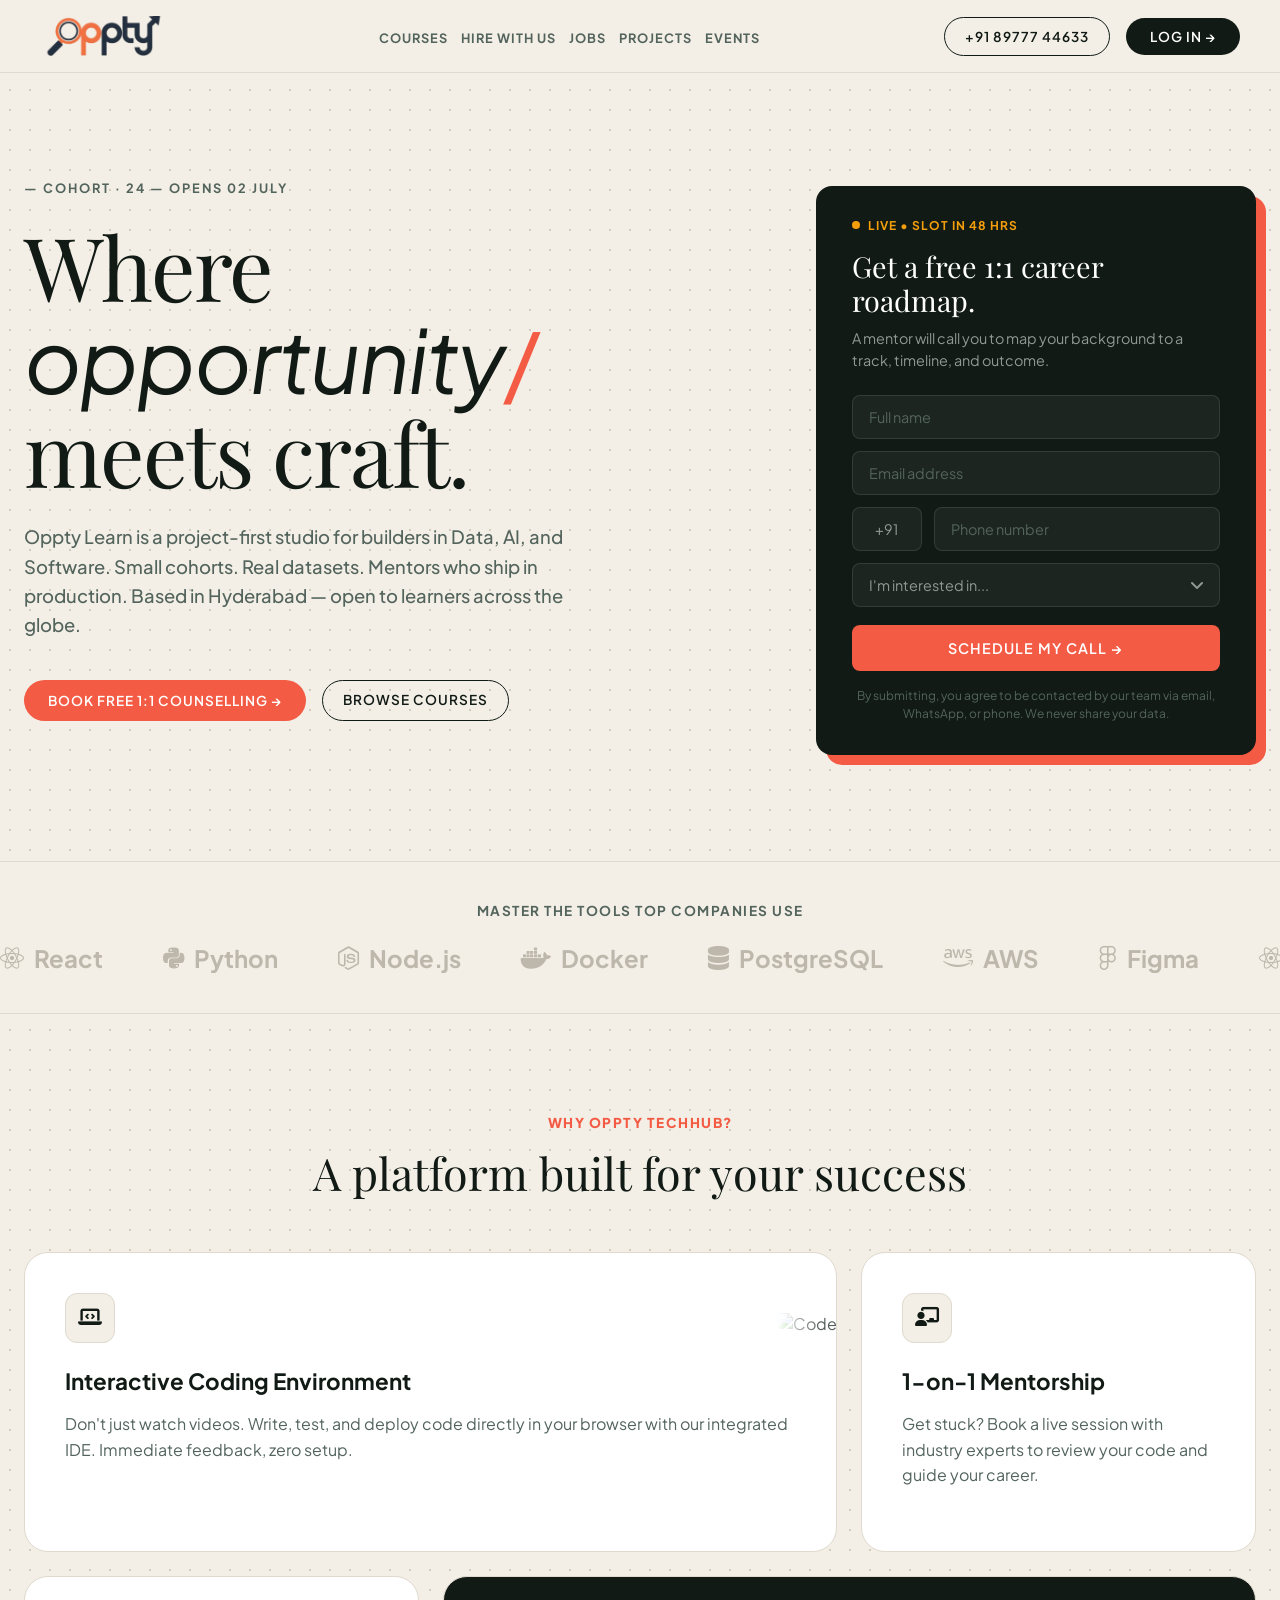
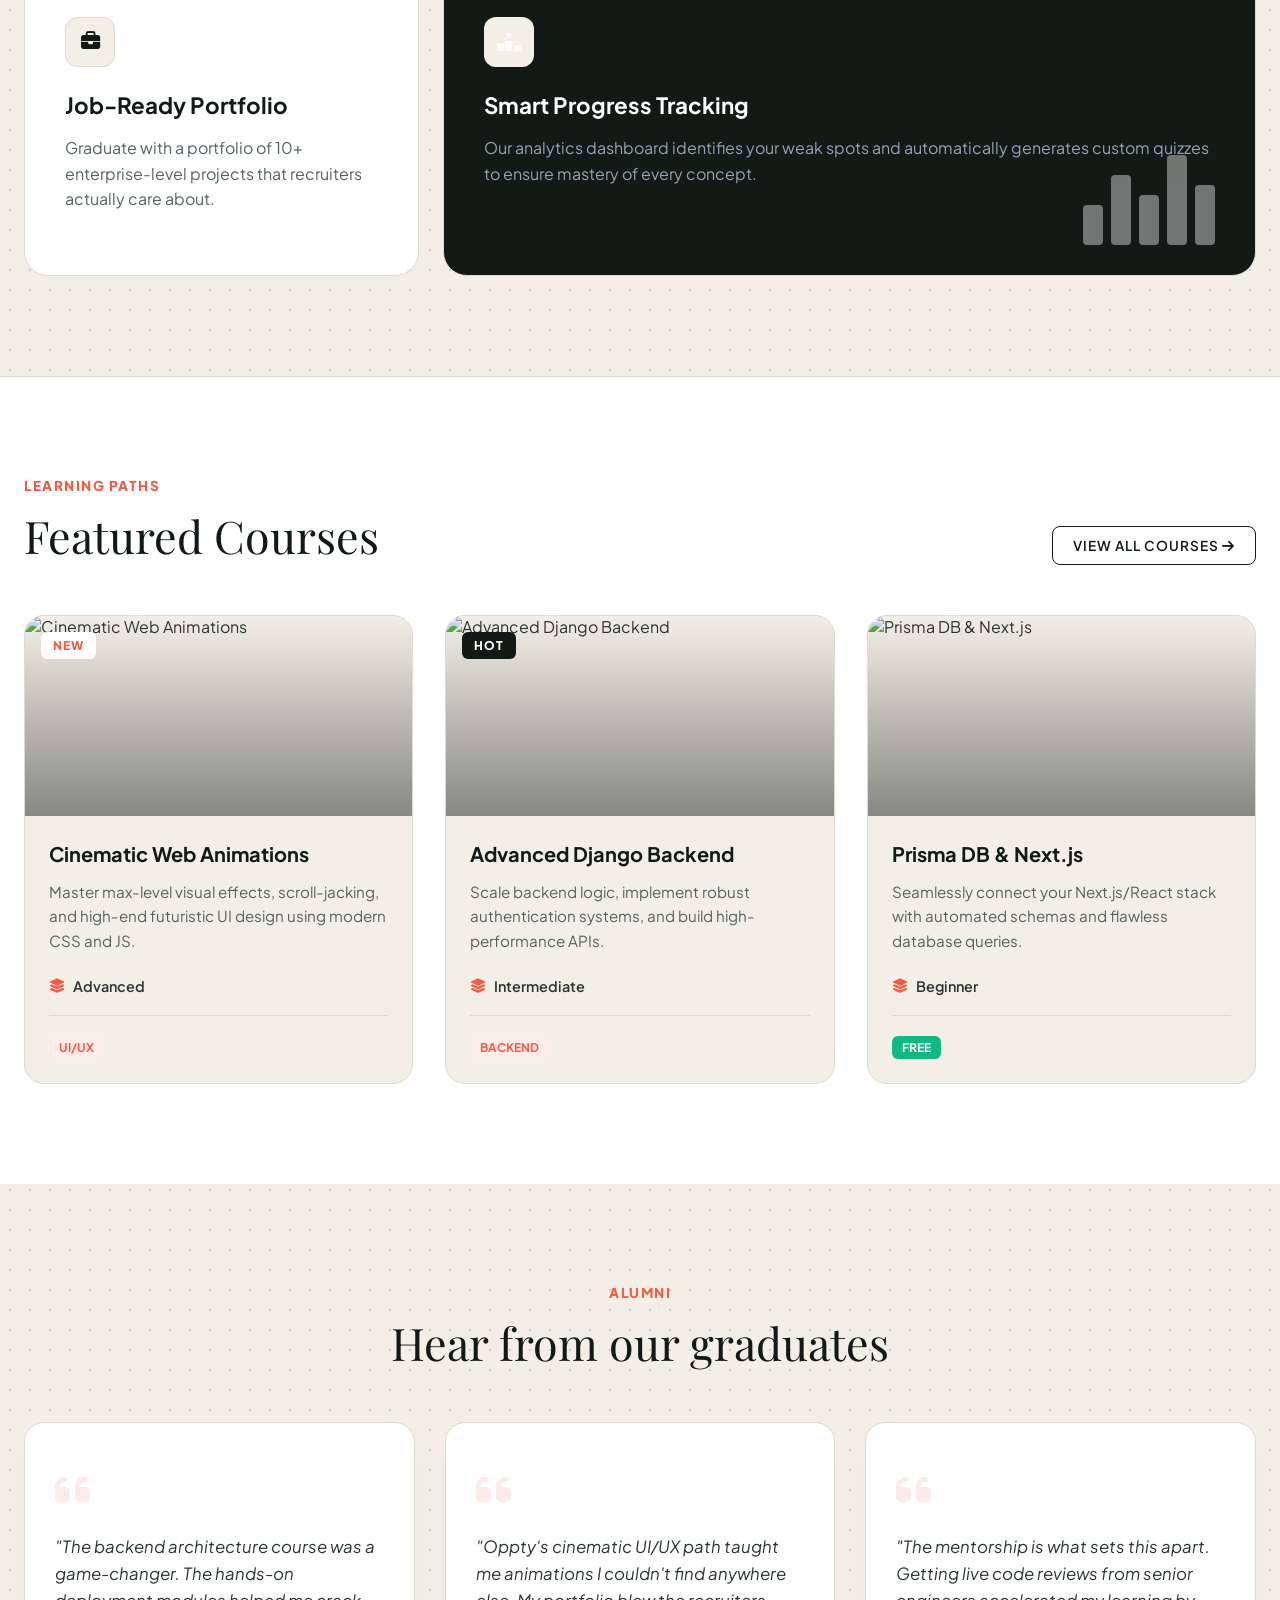
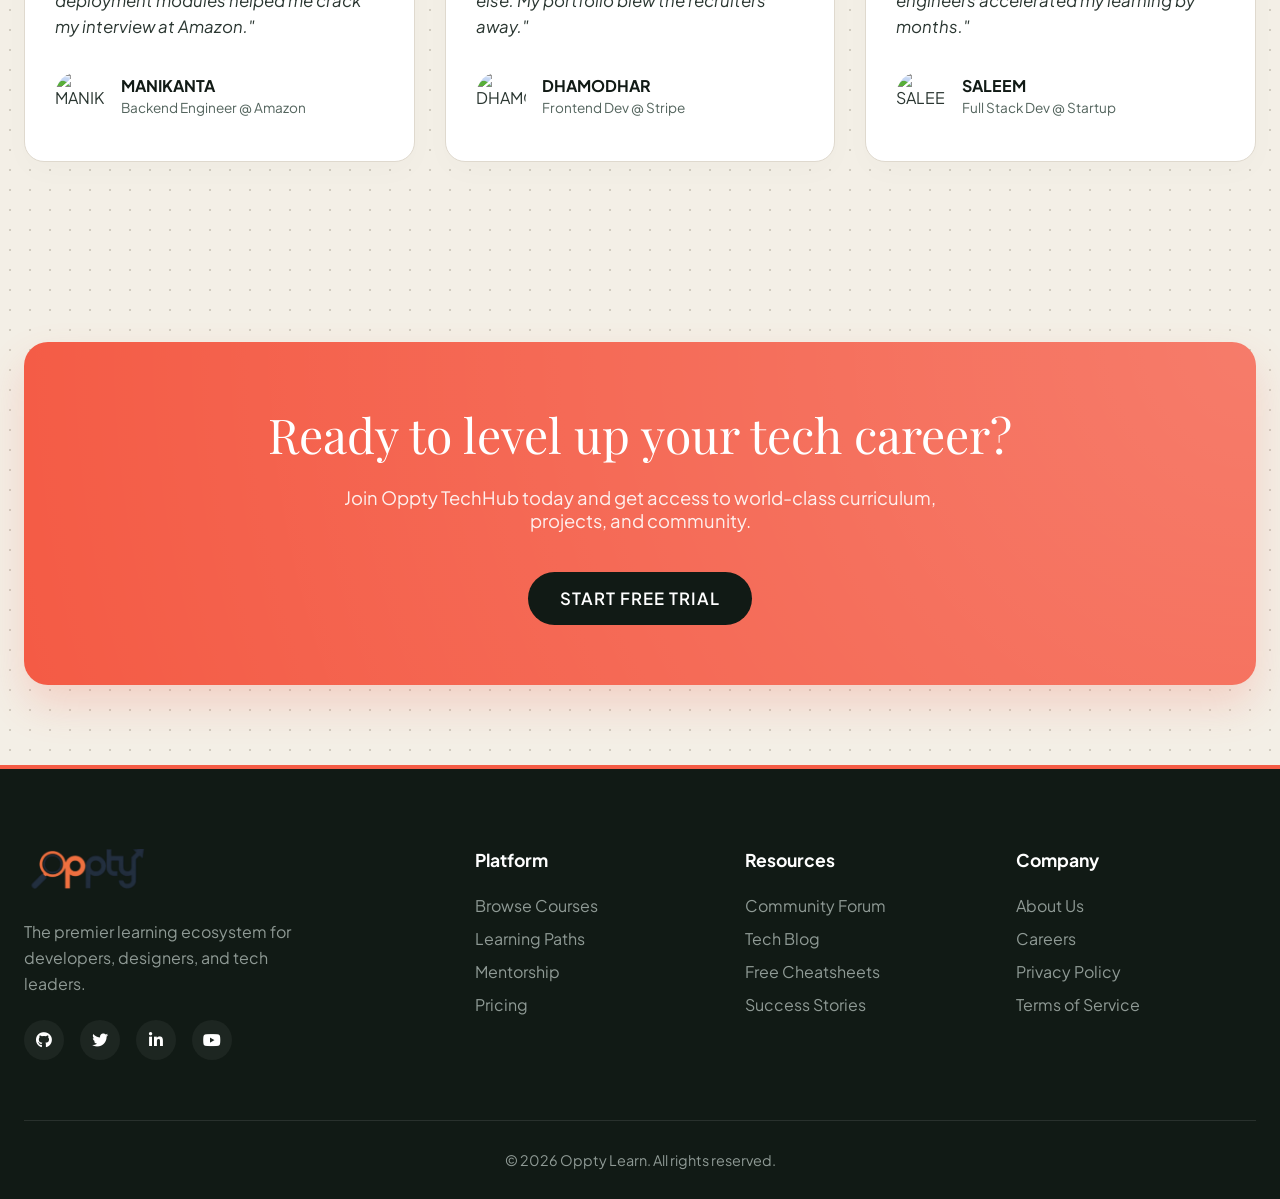
==== hero/index.html @ 8a5ba752 "u" ====
<!DOCTYPE html>
<html lang="en">
<head>
    <meta charset="UTF-8">
    <meta name="viewport" content="width=device-width, initial-scale=1.0">
    <title>Oppty Learn | Where opportunity meets craft</title>
    <link rel="stylesheet" href="https://cdnjs.cloudflare.com/ajax/libs/font-awesome/6.4.0/css/all.min.css">
    <link href="https://fonts.googleapis.com/css2?family=Playfair+Display:ital,wght@0,400;0,600;0,700;1,400&family=Plus+Jakarta+Sans:wght@400;500;600;700;800&display=swap" rel="stylesheet">
    <link rel="stylesheet" href="style.css">
</head>
<body>

    <!-- <div id="oppty-global-loader" class="global-loader-overlay">
        <div class="loader-content">
            <img src="../assets/oppty-icon-logo.png" alt="Loading Icon" class="loader-icon" onerror="this.style.display='none'">
            <img src="../assets/opptylogo.png" alt="Oppty TechHub" class="loader-full-logo" >
        </div>
    </div> -->

    <header class="navbar" id="navbar">
        <div class="nav-container">
            <a href="#" class="nav-logo">
                <img src="../assets/opptylogo.png" alt="Oppty Learn" style="height: 40px;" onerror="this.outerHTML='<span class=\'font-serif italic text-dark\' style=\'font-size: 1.5rem; font-weight: 700;\'>0/ Oppty·Learn</span>'">
            </a>
            <nav class="nav-links desktop-only uppercase-nav">
                <a href="#courses">Courses</a>
                <a href="#hire">Hire with us</a>
                <a href="#jobs">Jobs</a>
                <a href="#projects">Projects</a>
                <a href="#events">Events</a>
            </nav>
            <div class="nav-actions">
                <a href="tel:+918977744633" class="btn-outline btn-pill desktop-only">+91 89777 44633</a>
                <a href="../login/login.html" class="btn-dark btn-pill">Log In &rarr;</a>
                <button class="mobile-menu-btn" id="mobile-menu-btn"><i class="fa-solid fa-bars"></i></button>
            </div>
        </div>
        <div class="mobile-menu" id="mobile-menu">
            <div class="mobile-menu-header">
                <span class="font-serif italic text-dark" style="font-size: 1.5rem; font-weight: 700;">0/ Oppty·Learn</span>
                <button class="close-mobile-btn" id="close-mobile-btn"><i class="fa-solid fa-xmark"></i></button>
            </div>
            <div class="mobile-nav-links uppercase-nav">
                <a href="#courses">Courses</a>
                <a href="#hire">Hire with us</a>
                <a href="#jobs">Jobs</a>
                <a href="#projects">Projects</a>
                <a href="#events">Events</a>
                <a href="tel:+918977744633" class="btn-outline mobile-full-btn" style="text-align: center;">+91 89777 44633</a>
                <a href="../login/login.html" class="btn-dark mobile-full-btn" style="text-align: center;">Log In &rarr;</a>
            </div>
        </div>
    </header>

    <main>
        <section class="hero-section">
            <div class="container hero-grid">
                
                <div class="hero-text">
                    <div class="hero-tag fade-in-up">— COHORT · 24 — OPENS 02 JULY</div>
                    <h1 class="fade-in-up font-serif" style="animation-delay: 0.1s;">
                        Where <br>
                        <span class="italic">opportunity</span><span style="color: var(--primary-blue);">/</span><br>
                        meets craft.
                    </h1>
                    <p class="fade-in-up" style="animation-delay: 0.2s;">
                        Oppty Learn is a project-first studio for builders in Data, AI, and
                        Software. Small cohorts. Real datasets. Mentors who ship in
                        production. Based in Hyderabad — open to learners across the
                        globe.
                    </p>
                    <div class="hero-cta fade-in-up" style="animation-delay: 0.3s;">
                        <a href="#courses" class="btn-primary btn-pill">BOOK FREE 1:1 COUNSELLING &rarr;</a>
                        <a href="#courses" class="btn-outline btn-pill">BROWSE COURSES</a>
                    </div>
                </div>

                <div class="hero-visual fade-in-up" style="animation-delay: 0.3s;">
                    <div class="roadmap-card">
                        <div class="card-tag"><span class="pulse-dot"></span> LIVE • SLOT IN 48 HRS</div>
                        <h2>Get a free 1:1 career roadmap.</h2>
                        <p>A mentor will call you to map your background to a track, timeline, and outcome.</p>
                        
                        <form class="roadmap-form">
                            <input type="text" placeholder="Full name" class="form-input">
                            <input type="email" placeholder="Email address" class="form-input">
                            
                            <div class="phone-group">
                                <input type="text" value="+91" class="form-input code-input" readonly>
                                <input type="tel" placeholder="Phone number" class="form-input">
                            </div>
                            
                            <div class="select-wrapper">
                                <select class="form-input">
                                    <option>I'm interested in...</option>
                                    <option>Full Stack Development</option>
                                    <option>AI & Data Science</option>
                                    <option>UI/UX Design</option>
                                </select>
                            </div>
                            
                            <button type="button" class="btn-primary btn-full">SCHEDULE MY CALL &rarr;</button>
                        </form>
                        
                        <p class="card-disclaimer">By submitting, you agree to be contacted by our team via email, WhatsApp, or phone. We never share your data.</p>
                    </div>
                </div>

            </div>
        </section>

        <div class="tech-marquee-wrapper">
            <p class="marquee-title">MASTER THE TOOLS TOP COMPANIES USE</p>
            <div class="marquee">
                <div class="marquee-content">
                    <span><i class="fa-brands fa-react"></i> React</span>
                    <span><i class="fa-brands fa-python"></i> Python</span>
                    <span><i class="fa-brands fa-node-js"></i> Node.js</span>
                    <span><i class="fa-brands fa-docker"></i> Docker</span>
                    <span><i class="fa-solid fa-database"></i> PostgreSQL</span>
                    <span><i class="fa-brands fa-aws"></i> AWS</span>
                    <span><i class="fa-brands fa-figma"></i> Figma</span>
                    <span><i class="fa-brands fa-react"></i> React</span>
                    <span><i class="fa-brands fa-python"></i> Python</span>
                    <span><i class="fa-brands fa-node-js"></i> Node.js</span>
                    <span><i class="fa-brands fa-docker"></i> Docker</span>
                    <span><i class="fa-solid fa-database"></i> PostgreSQL</span>
                    <span><i class="fa-brands fa-aws"></i> AWS</span>
                    <span><i class="fa-brands fa-figma"></i> Figma</span>
                </div>
            </div>
        </div>

        <section class="features-section" id="features">
            <div class="container">
                <div class="section-heading text-center fade-in-up">
                    <span class="sub-heading">WHY OPPTY TECHHUB?</span>
                    <h2 class="font-serif">A platform built for your success</h2>
                </div>

                <div class="bento-grid">
                    <div class="bento-item span-2 fade-in-up">
                        <div class="bento-content">
                            <div class="bento-icon"><i class="fa-solid fa-laptop-code"></i></div>
                            <h3>Interactive Coding Environment</h3>
                            <p>Don't just watch videos. Write, test, and deploy code directly in your browser with our integrated IDE. Immediate feedback, zero setup.</p>
                        </div>
                        <img src="https://images.unsplash.com/photo-1555066931-4365d14bab8c?ixlib=rb-4.0.3&auto=format&fit=crop&w=600&q=80" alt="Code Editor" class="bento-bg">
                    </div>
                    
                    <div class="bento-item span-1 fade-in-up" style="animation-delay: 0.1s;">
                        <div class="bento-content">
                            <div class="bento-icon"><i class="fa-solid fa-chalkboard-user"></i></div>
                            <h3>1-on-1 Mentorship</h3>
                            <p>Get stuck? Book a live session with industry experts to review your code and guide your career.</p>
                        </div>
                    </div>

                    <div class="bento-item span-1 fade-in-up" style="animation-delay: 0.2s;">
                        <div class="bento-content">
                            <div class="bento-icon"><i class="fa-solid fa-briefcase"></i></div>
                            <h3>Job-Ready Portfolio</h3>
                            <p>Graduate with a portfolio of 10+ enterprise-level projects that recruiters actually care about.</p>
                        </div>
                    </div>

                    <div class="bento-item span-2 fade-in-up" style="animation-delay: 0.3s; background: var(--dark-blue); color: white;">
                        <div class="bento-content">
                            <div class="bento-icon" style="color: white; border-color: rgba(255,255,255,0.2);"><i class="fa-solid fa-ranking-star"></i></div>
                            <h3 style="color: white;">Smart Progress Tracking</h3>
                            <p style="color: #94a3b8;">Our analytics dashboard identifies your weak spots and automatically generates custom quizzes to ensure mastery of every concept.</p>
                        </div>
                        <div class="bento-abstract-chart">
                            <div class="bar h-40"></div><div class="bar h-70"></div><div class="bar h-50"></div><div class="bar h-90"></div><div class="bar h-60"></div>
                        </div>
                    </div>
                </div>
            </div>
        </section>

        <section class="courses-section" id="courses">
            <div class="container">
                <div class="section-heading flex-between fade-in-up">
                    <div>
                        <span class="sub-heading">LEARNING PATHS</span>
                        <h2 class="font-serif">Featured Courses</h2>
                    </div>
                    <a href="../login/login.html" class="btn-outline desktop-only">View All Courses <i class="fa-solid fa-arrow-right"></i></a>
                </div>

                <div class="courses-grid" id="dynamic-landing-courses">
                    </div>
                
                <div class="text-center mobile-only" style="margin-top: 30px;">
                    <a href="../login/login.html" class="btn-outline">View All Courses</a>
                </div>
            </div>
        </section>

        <section class="success-section" id="success">
            <div class="container">
                <div class="section-heading text-center fade-in-up">
                    <span class="sub-heading">ALUMNI</span>
                    <h2 class="font-serif">Hear from our graduates</h2>
                </div>
                
                <div class="testimonial-grid">
                    <div class="testimonial-card fade-in-up">
                        <div class="quote"><i class="fa-solid fa-quote-left"></i></div>
                        <p>"The backend architecture course was a game-changer. The hands-on deployment modules helped me crack my interview at Amazon."</p>
                        <div class="author-info">
                            <img src="https://i.pravatar.cc/150?img=12" alt="MANIKANTA">
                            <div>
                                <h4>MANIKANTA</h4>
                                <span>Backend Engineer @ Amazon</span>
                            </div>
                        </div>
                    </div>
                    
                    <div class="testimonial-card fade-in-up" style="animation-delay: 0.1s;">
                        <div class="quote"><i class="fa-solid fa-quote-left"></i></div>
                        <p>"Oppty's cinematic UI/UX path taught me animations I couldn't find anywhere else. My portfolio blew the recruiters away."</p>
                        <div class="author-info">
                            <img src="https://i.pravatar.cc/150?img=33" alt="DHAMODHAR">
                            <div>
                                <h4>DHAMODHAR</h4>
                                <span>Frontend Dev @ Stripe</span>
                            </div>
                        </div>
                    </div>

                    <div class="testimonial-card fade-in-up" style="animation-delay: 0.2s;">
                        <div class="quote"><i class="fa-solid fa-quote-left"></i></div>
                        <p>"The mentorship is what sets this apart. Getting live code reviews from senior engineers accelerated my learning by months."</p>
                        <div class="author-info">
                            <img src="https://i.pravatar.cc/150?img=47" alt="SALEEM">
                            <div>
                                <h4>SALEEM</h4>
                                <span>Full Stack Dev @ Startup</span>
                            </div>
                        </div>
                    </div>
                </div>
            </div>
        </section>

        <section class="cta-banner fade-in-up">
            <div class="container">
                <div class="cta-content">
                    <h2 class="font-serif">Ready to level up your tech career?</h2>
                    <p>Join Oppty TechHub today and get access to world-class curriculum, projects, and community.</p>
                    <a href="./login/login.html" class="btn-dark btn-pill" style="padding: 16px 32px; font-size: 1.05rem;">Start Free Trial</a>
                </div>
            </div>
        </section>
    </main>

    <footer class="footer">
        <div class="container">
            <div class="footer-top">
                <div class="footer-brand">
                    <img src="../assets/opptylogo.png" alt="Oppty Learn" style="height: 40px; margin-bottom:30px">
                    <p>The premier learning ecosystem for developers, designers, and tech leaders.</p>
                    <div class="social-links">
                        <a href="#"><i class="fa-brands fa-github"></i></a>
                        <a href="#"><i class="fa-brands fa-twitter"></i></a>
                        <a href="#"><i class="fa-brands fa-linkedin-in"></i></a>
                        <a href="#"><i class="fa-brands fa-youtube"></i></a>
                    </div>
                </div>
                <div class="footer-links">
                    <div class="link-group">
                        <h4>Platform</h4>
                        <a href="#">Browse Courses</a>
                        <a href="#">Learning Paths</a>
                        <a href="#">Mentorship</a>
                        <a href="#">Pricing</a>
                    </div>
                    <div class="link-group">
                        <h4>Resources</h4>
                        <a href="#">Community Forum</a>
                        <a href="#">Tech Blog</a>
                        <a href="#">Free Cheatsheets</a>
                        <a href="#">Success Stories</a>
                    </div>
                    <div class="link-group">
                        <h4>Company</h4>
                        <a href="#">About Us</a>
                        <a href="#">Careers</a>
                        <a href="#">Privacy Policy</a>
                        <a href="#">Terms of Service</a>
                    </div>
                </div>
            </div>
            <div class="footer-bottom">
                <p>&copy; 2026 Oppty Learn. All rights reserved.</p>
            </div>
        </div>
    </footer>

    <script src="script.js"></script>
</body>
</html>
---- hero/style.css ----
/* ===== CSS VARIABLES ===== */
:root {
  --primary-blue: #F45B45;     /* Accent Orange */
  --primary-dark: #d94b36;     
  --primary-light: #fbece9;    
  
  --dark-blue: #111A15;        /* Deep Charcoal/Green */
  --text-main: #2A3631;        
  --text-muted: #53645D;       
  
  --bg-main: #F3EFE6;          /* Off-white/Cream */
  --white: #ffffff;
  --border-light: #DFD9CE;
  
  --success: #10b981;
  --warning: #f59e0b;
  --gradient-brand: linear-gradient(135deg, #F45B45, #111A15);
  
  --font-main: "Plus Jakarta Sans", sans-serif;
  --font-serif: "Playfair Display", serif;
}

* {
  margin: 0;
  padding: 0;
  box-sizing: border-box;
  font-family: var(--font-main);
}
html {
  scroll-behavior: smooth;
}
body {
  background-color: var(--bg-main);
  background-image: radial-gradient(#d1ccc0 1.5px, transparent 1.5px);
  background-size: 20px 20px;
  color: var(--text-main);
  overflow-x: hidden;
  -webkit-font-smoothing: antialiased;
}
a { text-decoration: none; color: inherit; }
img { max-width: 100%; display: block; }

.container { max-width: 1280px; margin: 0 auto; padding: 0 24px; }
.text-center { text-align: center; }
.flex-between { display: flex; justify-content: space-between; align-items: flex-end; }
.font-serif { font-family: var(--font-serif); }
.italic { font-style: italic; }
.text-dark { color: var(--dark-blue) !important; }

/* =========================================
   GLOBAL LOADER 
========================================= */
.global-loader-overlay {
  position: fixed; top: 0; left: 0; width: 100vw; height: 100vh;
  background-color: var(--bg-main); display: flex; justify-content: center; align-items: center;
  z-index: 999999; transition: opacity 0.6s, visibility 0.6s;
}
.global-loader-overlay.hide-loader { opacity: 0; visibility: hidden; pointer-events: none; }
.loader-content { position: relative; width: 280px; height: 100px; display: flex; justify-content: center; align-items: center; }
.loader-icon { position: absolute; height: 65px; opacity: 0; animation: spinAndPop 1.2s forwards; filter: grayscale(1) contrast(1.5); }
.loader-full-logo { position: absolute; height: 60px; opacity: 0; animation: smoothReveal 0.8s 1.1s forwards; filter: grayscale(1) contrast(1.5); }

@keyframes spinAndPop {
  0% { transform: rotate(0deg) scale(0.5); opacity: 0; }
  15% { transform: rotate(60deg) scale(1); opacity: 1; }
  80% { transform: rotate(360deg) scale(1); opacity: 1; }
  100% { transform: rotate(430deg) scale(0); opacity: 0; }
}
@keyframes smoothReveal {
  0% { opacity: 0; clip-path: inset(0 50% 0 50%); transform: scale(0.85); }
  100% { opacity: 1; clip-path: inset(0 0 0 0); transform: scale(1); }
}

/* =========================================
   BUTTONS
========================================= */
.btn-primary {
  background: var(--primary-blue); color: var(--white);
  padding: 12px 24px; border-radius: 8px; font-weight: 600; font-size: 0.85rem; letter-spacing: 1px; text-transform: uppercase;
  display: inline-flex; align-items: center; justify-content: center; gap: 8px;
  transition: 0.3s; border: none; cursor: pointer;
}
.btn-primary:hover { background: var(--primary-dark); transform: translateY(-2px); color: var(--white); }

.btn-secondary {
  background: var(--white); color: var(--text-main);
  padding: 12px 24px; border-radius: 8px; font-weight: 600; font-size: 0.85rem; letter-spacing: 1px; text-transform: uppercase;
  display: inline-flex; align-items: center; gap: 8px; transition: 0.3s; border: 1px solid var(--border-light); cursor: pointer;
}
.btn-secondary:hover { border-color: var(--primary-blue); color: var(--primary-blue); transform: translateY(-2px); }

.btn-outline {
  border: 1px solid var(--dark-blue); color: var(--dark-blue);
  padding: 10px 20px; border-radius: 8px; font-weight: 600; font-size: 0.85rem; letter-spacing: 1px; text-transform: uppercase;
  transition: 0.3s; display: inline-block;
}
.btn-outline:hover { background: var(--dark-blue); color: var(--white); }

.btn-dark {
  background: var(--dark-blue); color: var(--white);
  padding: 10px 24px; border-radius: 8px; font-weight: 600; font-size: 0.85rem; letter-spacing: 1px; text-transform: uppercase;
  display: inline-block; transition: 0.3s;
}
.btn-dark:hover { background: #000; color: var(--white); transform: translateY(-2px); }

.btn-pill { border-radius: 30px; }
.btn-full { width: 100%; padding: 14px; font-size: 0.9rem; } /* Adjusted padding slightly */
.btn-large { padding: 14px 28px; }

/* =========================================
   NAVBAR
========================================= */
.navbar {
  position: fixed; top: 0; width: 100%; z-index: 1000;
  background: rgba(243, 239, 230, 0.9); backdrop-filter: blur(12px);
  border-bottom: 1px solid var(--border-light); transition: 0.3s;
}
.navbar.scrolled { background: rgba(243, 239, 230, 0.98); box-shadow: 0 4px 20px rgba(0, 0, 0, 0.05); border-bottom-color: rgba(0,0,0,0.05); }
.nav-container { max-width: 1440px; margin: 0 auto; padding: 16px 40px; display: flex; justify-content: space-between; align-items: center; }

.uppercase-nav a { font-size: 0.8rem; font-weight: 700; text-transform: uppercase; letter-spacing: 1px; }
.nav-links { display: flex; gap: 32px; }
.nav-links a { color: var(--text-muted); transition: 0.2s; margin-left: 10px; }
.nav-links a:hover { color: var(--dark-blue); }

.nav-actions { display: flex; align-items: center; gap: 16px; }
.mobile-menu-btn { display: none; background: none; border: none; font-size: 1.5rem; color: var(--dark-blue); cursor: pointer; }

/* Mobile Menu */
.mobile-menu {
  position: fixed; top: 0; right: -100%; width: 100%; max-width: 350px; height: 100vh;
  background: var(--bg-main); z-index: 2000; padding: 30px; box-shadow: -10px 0 30px rgba(0, 0, 0, 0.1);
  transition: 0.4s ease; display: flex; flex-direction: column; border-left: 1px solid var(--border-light);
}
.mobile-menu.show { right: 0; }
.mobile-menu-header { display: flex; justify-content: space-between; align-items: center; margin-bottom: 40px; }
.close-mobile-btn { background: none; border: none; font-size: 1.5rem; cursor: pointer; color: var(--dark-blue); }
.mobile-nav-links { display: flex; flex-direction: column; gap: 24px; }
.mobile-nav-links a { font-size: 1rem; border-bottom: 1px solid var(--border-light); padding-bottom: 12px; color: var(--dark-blue); }
.mobile-full-btn { border: none !important; margin-top: 10px; border-radius: 30px !important; }

/* =========================================
   HERO SECTION
========================================= */
.hero-section {
  position: relative; padding: 180px 0 100px; min-height: 90vh; display: flex; align-items: center; overflow: hidden;
}
.hero-grid {
  display: grid; 
  grid-template-columns: 1.15fr 0.85fr; /* Tighter ratio to balance text/form */
  gap: 80px; /* Slightly wider gap to separate form */
  align-items: center;
}

.hero-tag {
  font-size: 0.8rem; font-weight: 700; color: var(--text-muted); letter-spacing: 2px;
  margin-bottom: 24px; text-transform: uppercase;
}
.hero-text h1 {
  font-size: 5.5rem; font-weight: 400; color: var(--dark-blue); line-height: 1.05;
  margin-bottom: 24px; letter-spacing: -2px;
}
.hero-text p {
  font-size: 1.15rem; color: var(--text-muted); line-height: 1.6;
  margin-bottom: 40px; max-width: 90%; font-weight: 500;
}
.hero-cta { display: flex; gap: 16px; margin-bottom: 40px; }

/* Visual Roadmap Card (Aligned & Resized) */
.hero-visual { display: flex; justify-content: flex-end; position: relative; }
.roadmap-card {
  background: var(--dark-blue); 
  border-radius: 16px; /* Softer border radius */
  padding: 32px 36px; /* Reduced padding from 40px */
  width: 100%; 
  max-width: 440px; /* Adjusted to prevent form from looking too large */
  box-shadow: 10px 10px 0 0 var(--primary-blue); 
  position: relative; 
  z-index: 10;
}

.card-tag {
  font-size: 0.75rem; color: var(--warning); font-weight: 700; letter-spacing: 1px;
  display: flex; align-items: center; gap: 8px; margin-bottom: 16px;
}
.pulse-dot {
  width: 8px; height: 8px; background: var(--warning); border-radius: 50%;
  box-shadow: 0 0 0 0 rgba(245, 158, 11, 0.7); animation: pulse 2s infinite;
}
@keyframes pulse {
  0% { box-shadow: 0 0 0 0 rgba(245, 158, 11, 0.7); }
  70% { box-shadow: 0 0 0 10px rgba(245, 158, 11, 0); }
  100% { box-shadow: 0 0 0 0 rgba(245, 158, 11, 0); }
}

.roadmap-card h2 { 
    font-size: 1.8rem; /* Slightly smaller heading */
    font-family: var(--font-serif); font-weight: 400; color: var(--white); margin-bottom: 10px; line-height: 1.2; 
}
.roadmap-card p { font-size: 0.9rem; color: #8F9A95; line-height: 1.5; margin-bottom: 24px; }

.roadmap-form { display: flex; flex-direction: column; gap: 12px; } /* Reduced gap between inputs */
.form-input {
  background: rgba(255, 255, 255, 0.05); border: 1px solid rgba(255, 255, 255, 0.1);
  padding: 12px 16px; /* Reduced vertical padding */
  border-radius: 8px; color: var(--white); font-size: 0.9rem; outline: none; transition: 0.3s;
}
.form-input:focus { border-color: var(--primary-blue); background: rgba(255, 255, 255, 0.08); }
.form-input::placeholder { color: #53645D; }

.phone-group { display: flex; gap: 12px; }
.code-input { width: 70px; text-align: center; color: #8F9A95; }
.phone-group input[type="tel"] { flex: 1; }

.select-wrapper { position: relative; }
.select-wrapper select { width: 100%; appearance: none; color: #8F9A95; cursor: pointer; }
.select-wrapper::after {
  content: '\f107'; font-family: 'Font Awesome 6 Free'; font-weight: 900;
  position: absolute; right: 16px; top: 50%; transform: translateY(-50%); color: #8F9A95; pointer-events: none;
}

.roadmap-form .btn-primary { border-radius: 8px; margin-top: 6px; }
.card-disclaimer { font-size: 0.75rem !important; color: #53645D !important; margin-top: 16px; margin-bottom: 0 !important; text-align: center; }

/* =========================================
   MARQUEE
========================================= */
.tech-marquee-wrapper { border-top: 1px solid var(--border-light); border-bottom: 1px solid var(--border-light); padding: 40px 0; background: var(--bg-main); overflow: hidden; }
.marquee-title { text-align: center; font-size: 0.85rem; font-weight: 700; color: var(--text-muted); letter-spacing: 1.5px; margin-bottom: 24px; }
.marquee { width: 100%; overflow: hidden; }
.marquee-content { display: flex; gap: 60px; align-items: center; animation: scrollMarquee 30s linear infinite; white-space: nowrap; width: max-content; }
.marquee-content span { font-size: 1.5rem; font-weight: 700; color: #BDB7AC; display: flex; align-items: center; gap: 10px; }
@keyframes scrollMarquee { 0% { transform: translateX(0); } 100% { transform: translateX(-50%); } }

/* =========================================
   BENTO GRID FEATURES
========================================= */
.features-section { padding: 100px 0; }
.section-heading { margin-bottom: 50px; }
.sub-heading { font-size: 0.85rem; font-weight: 800; color: var(--primary-blue); letter-spacing: 1.5px; text-transform: uppercase; margin-bottom: 12px; display: block; }
.section-heading h2 { font-size: 2.8rem; font-weight: 400; color: var(--dark-blue); }

.bento-grid { display: grid; grid-template-columns: repeat(3, 1fr); gap: 24px; grid-auto-rows: minmax(300px, auto); }
.bento-item {
  position: relative; background: var(--white); border-radius: 24px; border: 1px solid var(--border-light);
  padding: 40px; overflow: hidden; transition: 0.3s; display: flex; flex-direction: column; justify-content: flex-start;
}
.bento-item:hover { box-shadow: 0 20px 40px rgba(0, 0, 0, 0.05); transform: translateY(-5px); border-color: var(--primary-blue); }
.bento-item.span-2 { grid-column: span 2; }
.bento-item.span-1 { grid-column: span 1; }

.bento-icon {
  width: 50px; height: 50px; border-radius: 12px; border: 1px solid var(--border-light);
  display: flex; justify-content: center; align-items: center; font-size: 1.2rem; color: var(--dark-blue);
  margin-bottom: 24px; z-index: 2; position: relative; background: var(--bg-main);
}
.bento-content h3 { font-size: 1.4rem; font-weight: 700; color: var(--dark-blue); margin-bottom: 16px; z-index: 2; position: relative; }
.bento-content p { color: var(--text-muted); line-height: 1.6; z-index: 2; position: relative; }

.bento-bg { position: absolute; bottom: 0; right: -50px; height: 80%; object-fit: contain; z-index: 1; opacity: 0.8; mask-image: linear-gradient(to right, transparent, black 40%); -webkit-mask-image: linear-gradient(to right, transparent, black 40%); }
.bento-abstract-chart { position: absolute; bottom: 30px; right: 40px; display: flex; align-items: flex-end; gap: 8px; height: 100px; opacity: 0.5; }
.bento-abstract-chart .bar { width: 20px; background: rgba(255, 255, 255, 0.8); border-radius: 4px; }
.h-40 { height: 40%; } .h-70 { height: 70%; } .h-50 { height: 50%; } .h-90 { height: 90%; } .h-60 { height: 60%; }

/* =========================================
   FEATURED COURSES
========================================= */
.courses-section { padding: 100px 0; background: var(--white); border-top: 1px solid var(--border-light); }
.courses-grid { display: grid; grid-template-columns: repeat(auto-fit, minmax(320px, 1fr)); gap: 32px; }

.course-card {
  background: var(--bg-main); border-radius: 20px; border: 1px solid var(--border-light);
  overflow: hidden; transition: transform 0.3s ease, box-shadow 0.3s ease; cursor: pointer; display: flex; flex-direction: column;
}
.course-card:hover { transform: translateY(-8px); box-shadow: 0 20px 40px rgba(0, 0, 0, 0.06); border-color: var(--primary-blue); }
.card-image-wrapper { position: relative; width: 100%; height: 200px; overflow: hidden; }
.card-image-wrapper img { width: 100%; height: 100%; object-fit: cover; transition: transform 0.5s ease; }
.course-card:hover .card-image-wrapper img { transform: scale(1.05); }
.image-overlay { position: absolute; inset: 0; background: linear-gradient(to top, rgba(17, 26, 21, 0.8), transparent); opacity: 0.6; }

.badge-new, .badge-hot { position: absolute; top: 16px; left: 16px; padding: 6px 12px; border-radius: 6px; font-size: 0.75rem; font-weight: 800; z-index: 10; letter-spacing: 1px; }
.badge-new { background: var(--white); color: var(--primary-blue); }
.badge-hot { background: #111A15; color: var(--white); }

.card-body { padding: 24px; flex: 1; display: flex; flex-direction: column; }
.card-body h3 { font-size: 1.25rem; font-weight: 700; color: var(--dark-blue); margin-bottom: 12px; line-height: 1.4; }
.card-desc { font-size: 0.95rem; color: var(--text-muted); line-height: 1.6; margin-bottom: 24px; flex: 1; }

.card-meta { display: flex; justify-content: space-between; align-items: center; padding-bottom: 20px; border-bottom: 1px solid var(--border-light); margin-bottom: 20px; }
.level { font-size: 0.9rem; font-weight: 600; color: var(--text-main); display: flex; align-items: center; gap: 8px; }
.level i { color: var(--primary-blue); }

.card-footer { display: flex; justify-content: space-between; align-items: center; }
.tags { display: flex; gap: 8px; flex-wrap: wrap; }
.tag { font-size: 0.75rem; font-weight: 700; padding: 4px 10px; border-radius: 6px; background: var(--primary-light); color: var(--primary-blue); }

/* =========================================
   TESTIMONIALS / SUCCESS STORIES
========================================= */
.success-section { padding: 100px 0; }
.testimonial-grid { display: grid; grid-template-columns: repeat(auto-fit, minmax(300px, 1fr)); gap: 30px; margin-top: 40px; }
.testimonial-card { background: var(--white); padding: 40px 30px; border-radius: 20px; border: 1px solid var(--border-light); box-shadow: 0 10px 30px rgba(0, 0, 0, 0.02); }
.quote { color: var(--primary-light); font-size: 2.5rem; margin-bottom: 20px; }
.testimonial-card p { font-size: 1.05rem; color: var(--text-main); line-height: 1.6; font-style: italic; margin-bottom: 30px; }
.author-info { display: flex; align-items: center; gap: 16px; }
.author-info img { width: 50px; height: 50px; border-radius: 50%; object-fit: cover; }
.author-info h4 { font-size: 1rem; font-weight: 700; color: var(--dark-blue); }
.author-info span { font-size: 0.85rem; color: var(--text-muted); }

/* =========================================
   CTA BANNER
========================================= */
.cta-banner { padding: 80px 0; }
.cta-content {
  background: var(--primary-blue); border-radius: 24px; padding: 60px 40px; text-align: center; color: var(--white);
  box-shadow: 0 20px 40px rgba(244, 91, 69, 0.2); background-image: radial-gradient(circle at top right, rgba(255, 255, 255, 0.2), transparent);
}
.cta-content h2 { font-size: 3rem; font-weight: 400; margin-bottom: 20px; }
.cta-content p { font-size: 1.15rem; color: var(--white); opacity: 0.9; margin-bottom: 40px; max-width: 600px; margin-left: auto; margin-right: auto; }

/* =========================================
   FOOTER
========================================= */
.footer { background: var(--dark-blue); color: #8F9A95; padding: 80px 0 30px; border-top: 4px solid var(--primary-blue); }
.footer-top { display: grid; grid-template-columns: 1fr 2fr; gap: 60px; margin-bottom: 60px; }
.footer-brand p { line-height: 1.6; margin-bottom: 24px; max-width: 300px; }
.social-links { display: flex; gap: 16px; }
.social-links a {
  width: 40px; height: 40px; border-radius: 50%; background: rgba(255, 255, 255, 0.05); color: var(--white);
  display: flex; justify-content: center; align-items: center; transition: 0.3s;
}
.social-links a:hover { background: var(--primary-blue); }

.footer-links { display: grid; grid-template-columns: repeat(3, 1fr); gap: 30px; }
.link-group h4 { color: var(--white); font-size: 1.1rem; font-weight: 700; margin-bottom: 24px; }
.link-group a { display: block; margin-bottom: 12px; transition: 0.2s; }
.link-group a:hover { color: var(--white); padding-left: 5px; }
.footer-bottom { text-align: center; padding-top: 30px; border-top: 1px solid rgba(255, 255, 255, 0.1); font-size: 0.9rem; }

/* =========================================
   ANIMATION CLASSES
========================================= */
.fade-in-up { opacity: 0; transform: translateY(30px); transition: 0.8s cubic-bezier(0.16, 1, 0.3, 1); }
.fade-in-up.visible { opacity: 1; transform: translateY(0); }
.desktop-only { display: block; }
.mobile-only { display: none; }

/* =========================================
   RESPONSIVE DESIGN
========================================= */
@media (max-width: 1024px) {
  .hero-text h1 { font-size: 4rem; }
  .hero-grid { grid-template-columns: 1fr; gap: 60px; }
  .roadmap-card { max-width: 100%; margin: 0 auto; }
  .bento-grid { grid-template-columns: repeat(2, 1fr); }
  .bento-item.span-2 { grid-column: span 2; }
  .bento-item.span-1 { grid-column: span 1; }
  .footer-top { grid-template-columns: 1fr; }
}

@media (max-width: 768px) {
  .desktop-only { display: none !important; }
  .mobile-only { display: block; }
  .mobile-menu-btn { display: block; }
  .nav-container { padding: 16px 24px; }
  .hero-section { padding: 140px 0 60px; min-height: auto; }
  .hero-grid { grid-template-columns: 1fr; text-align: center; gap: 60px; }
  .hero-text p { margin: 0 auto 30px; }
  .hero-cta { justify-content: center; flex-wrap: wrap; }
  .roadmap-card { padding: 30px 20px; box-shadow: 6px 6px 0 0 var(--primary-blue); }
  .bento-grid { grid-template-columns: 1fr; }
  .bento-item.span-2, .bento-item.span-1 { grid-column: span 1; }
  .section-heading.flex-between { flex-direction: column; align-items: center; text-align: center; gap: 20px; }
  .footer-links { grid-template-columns: 1fr 1fr; }
}

@media (max-width: 576px) {
  .hero-text h1 { font-size: 3rem; }
  .hero-cta a { width: 100%; justify-content: center; }
  .bento-item { padding: 30px 20px; }
  .cta-content { padding: 40px 20px; }
  .cta-content h2 { font-size: 2.2rem; }
  .footer-links { grid-template-columns: 1fr; }
}
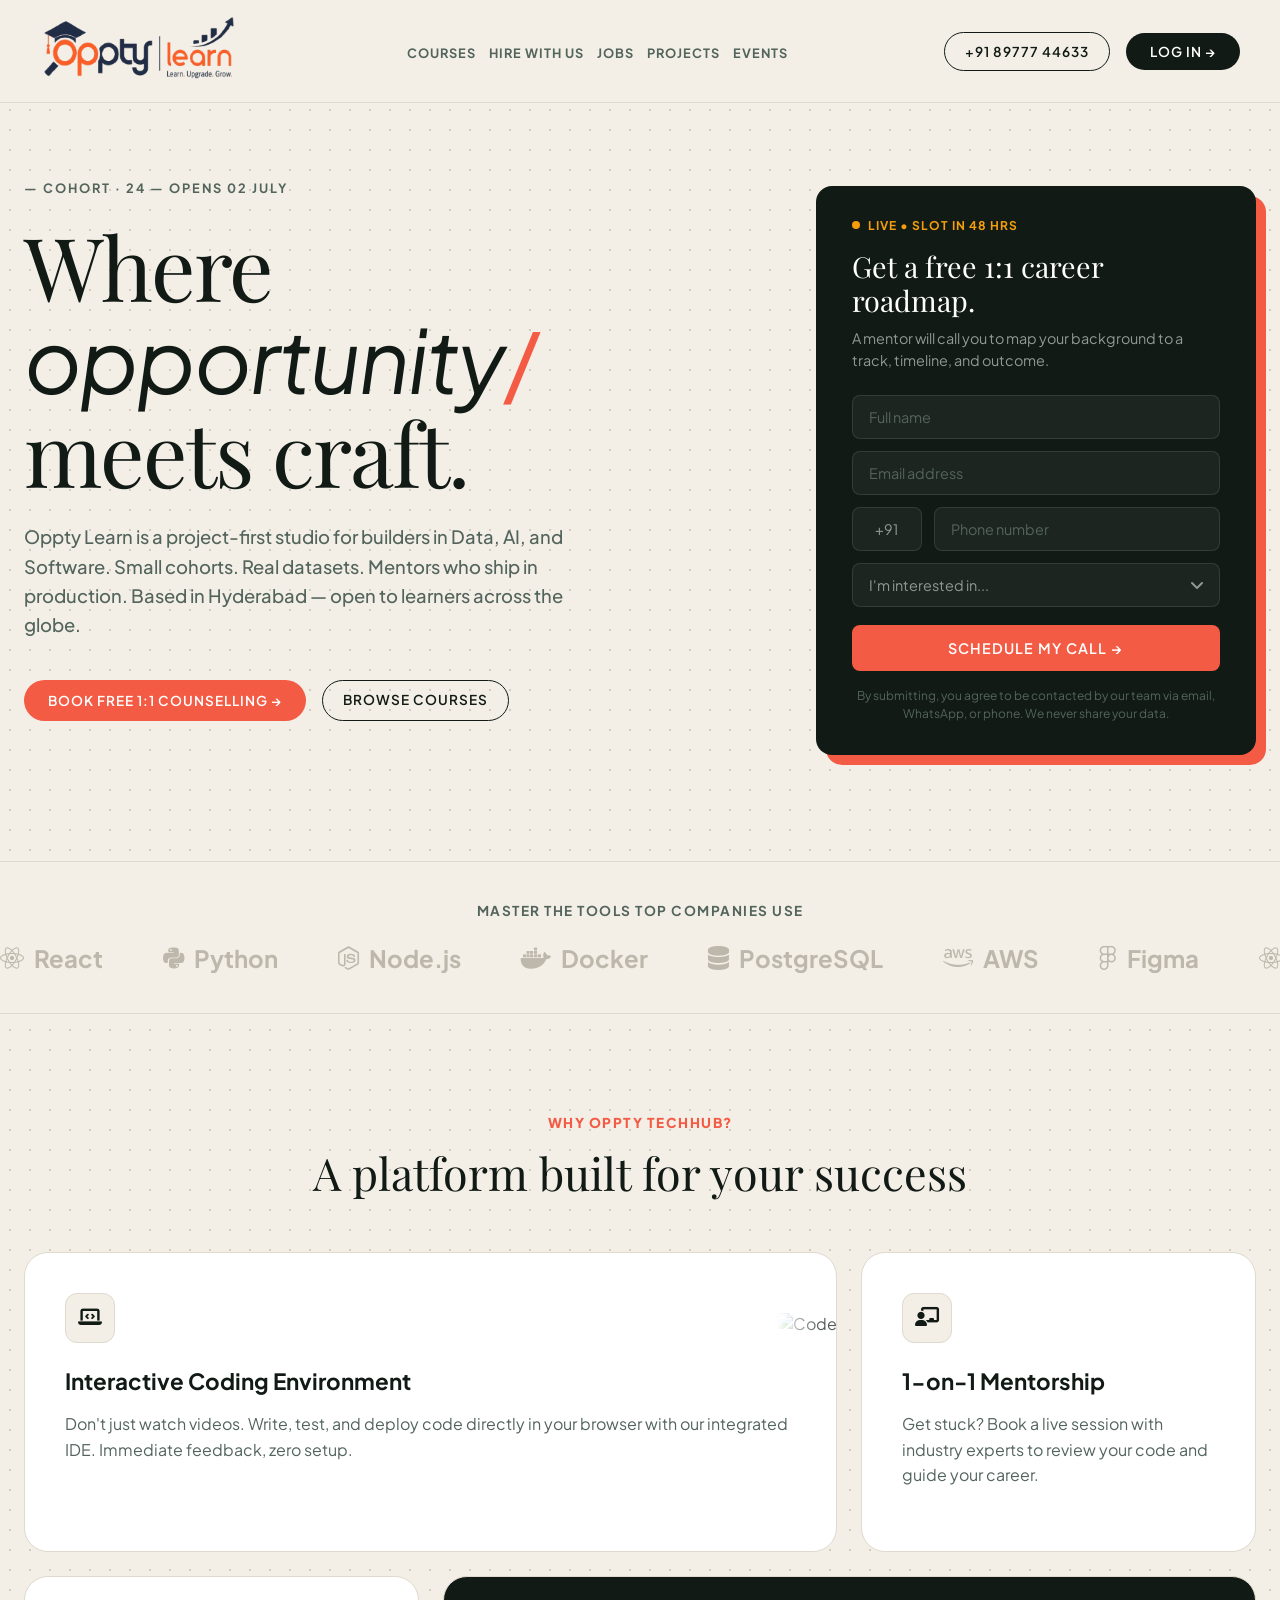
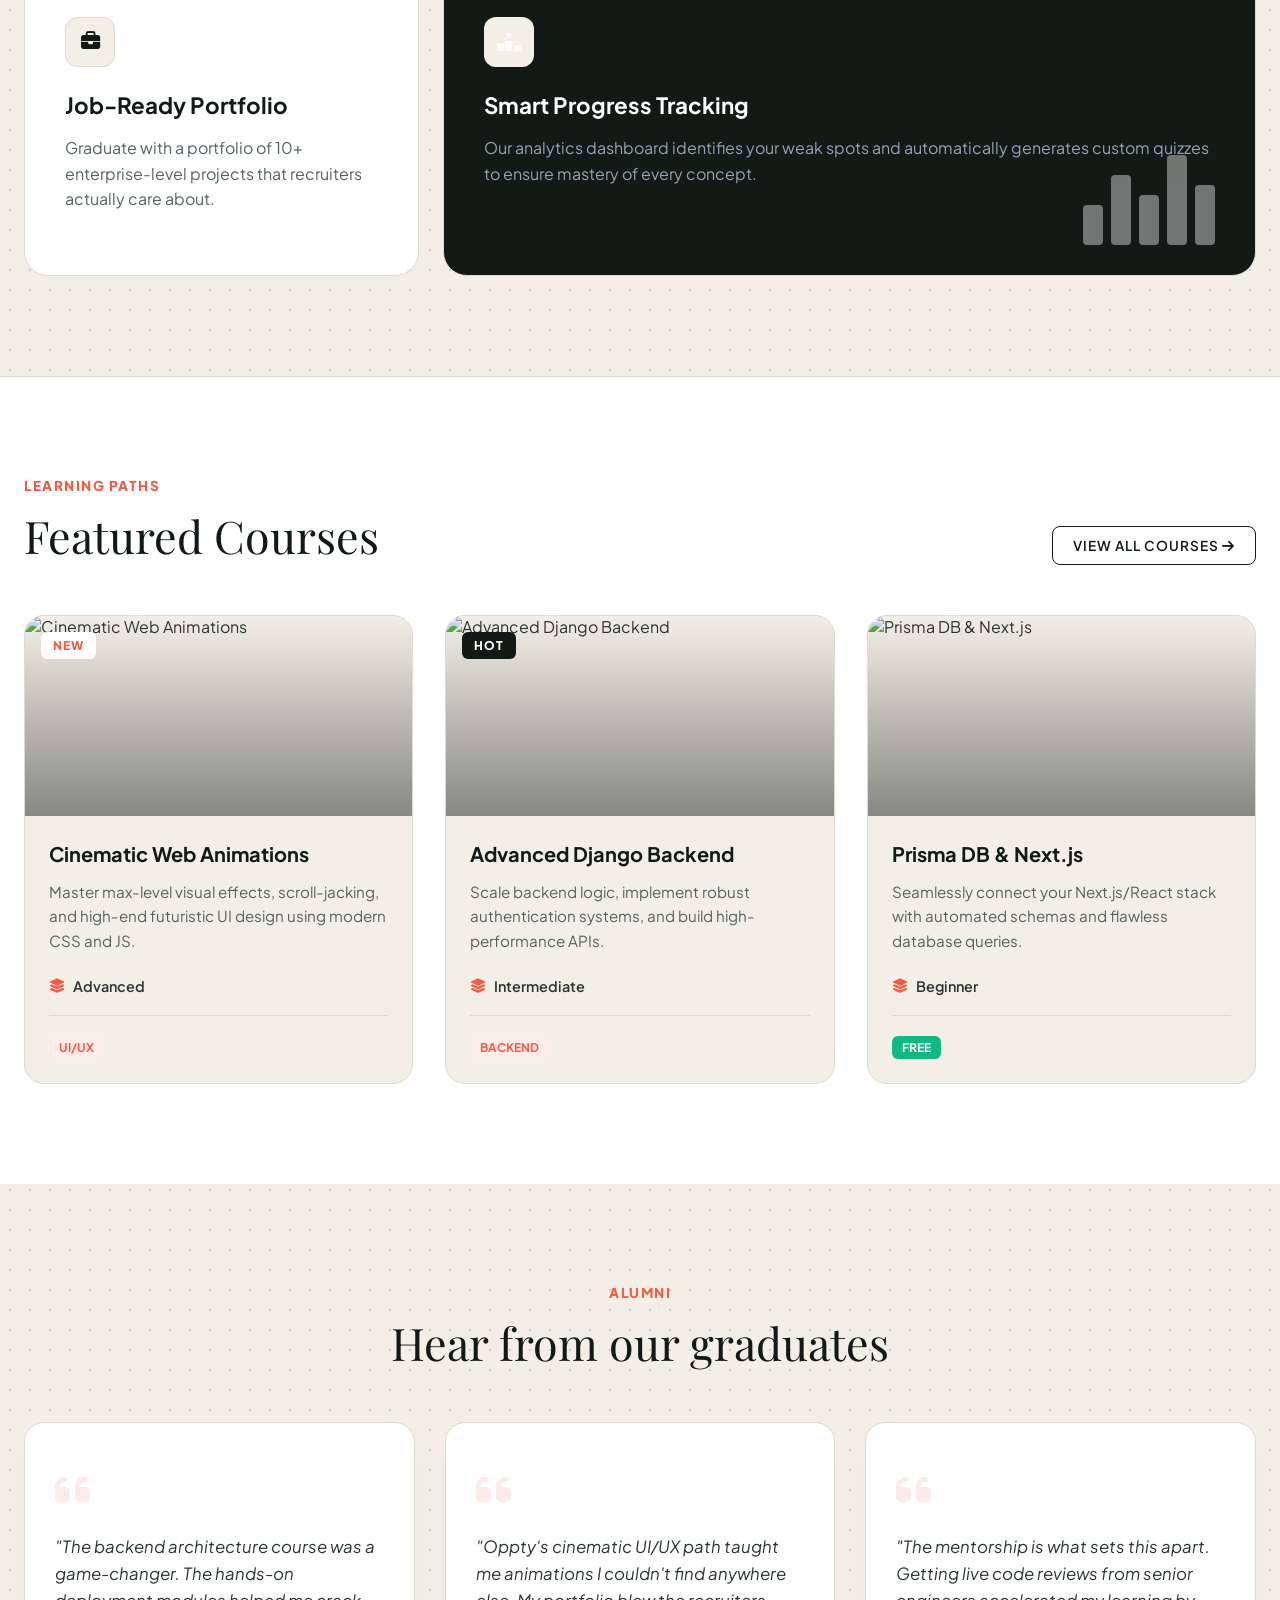
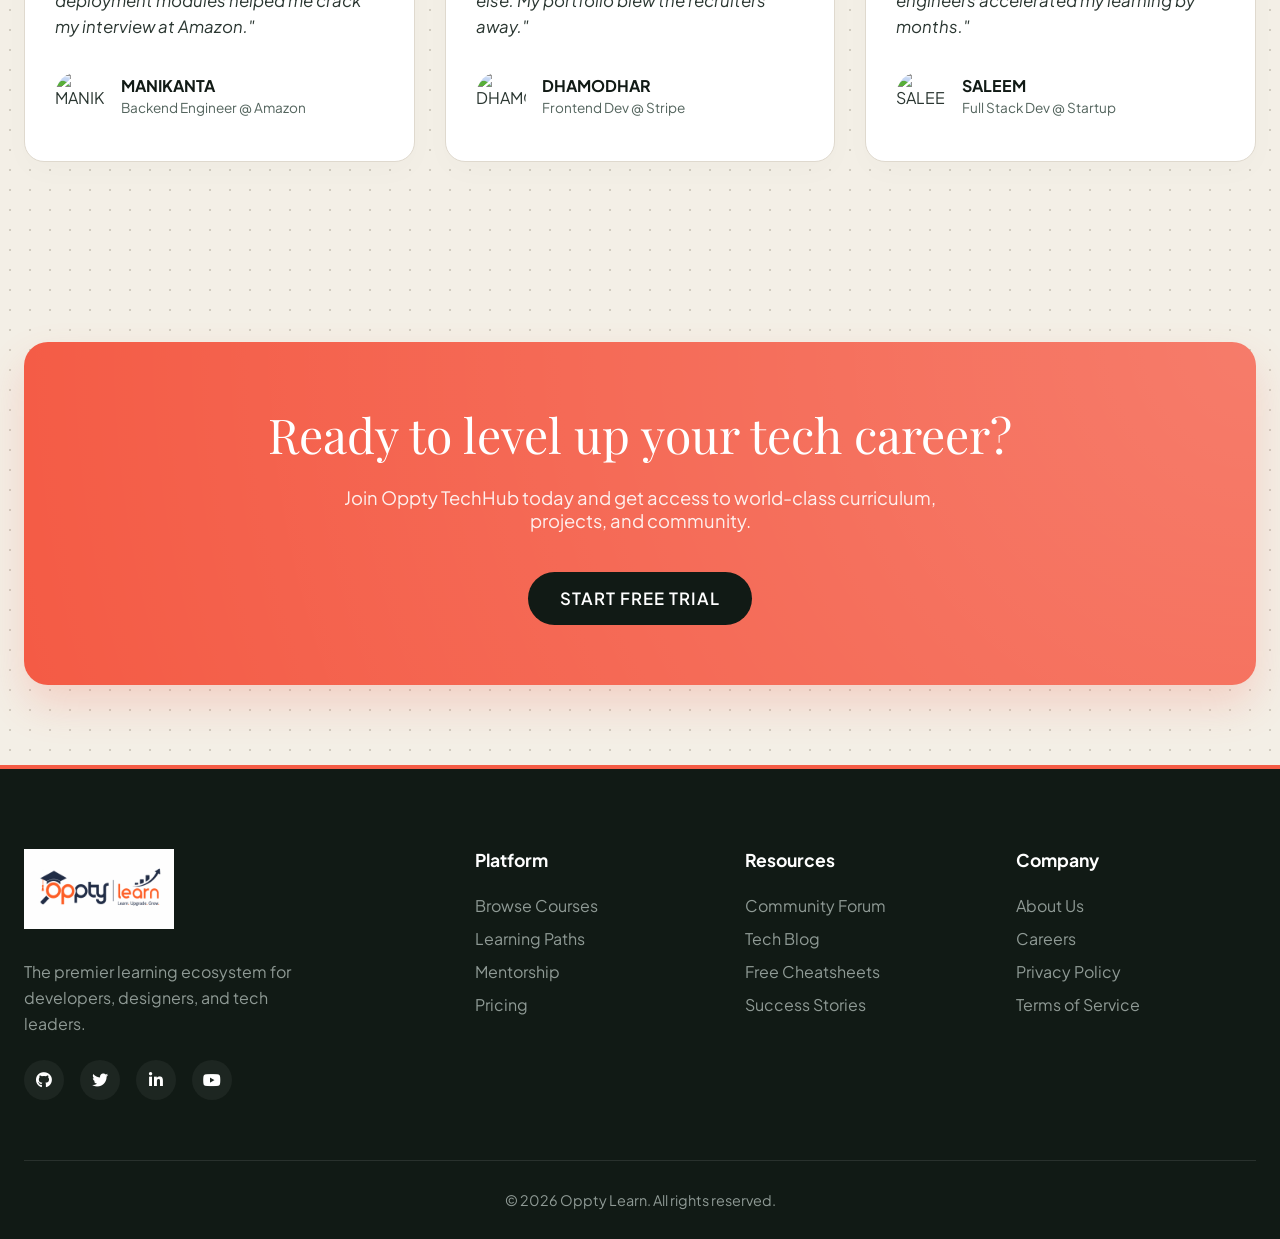
==== commit f2b699d6: "u" ====
--- a/hero/index.html
+++ b/hero/index.html
@@ -20,7 +20,7 @@
     <header class="navbar" id="navbar">
         <div class="nav-container">
             <a href="#" class="nav-logo">
-                <img src="../assets/opptylogo.png" alt="Oppty Learn" style="height: 40px;" onerror="this.outerHTML='<span class=\'font-serif italic text-dark\' style=\'font-size: 1.5rem; font-weight: 700;\'>0/ Oppty·Learn</span>'">
+                <img src="../assets/oppty_newlogo1.png" alt="Oppty Learn" style="height: 70px; width: 200px; " onerror="this.outerHTML='<span class=\'font-serif italic text-dark\' style=\'font-size: 1.5rem; font-weight: 700;\'>0/ Oppty·Learn</span>'">
             </a>
             <nav class="nav-links desktop-only uppercase-nav">
                 <a href="#courses">Courses</a>
@@ -46,7 +46,7 @@
                 <a href="#jobs">Jobs</a>
                 <a href="#projects">Projects</a>
                 <a href="#events">Events</a>
-                <a href="tel:+918977744633" class="btn-outline mobile-full-btn" style="text-align: center;">+91 89777 44633</a>
+                <a href="tel:+918977744633" class="btn-outline mobile-full-btn" style="text-align: center;">+91 9876543210</a>
                 <a href="../login/login.html" class="btn-dark mobile-full-btn" style="text-align: center;">Log In &rarr;</a>
             </div>
         </div>
@@ -259,7 +259,7 @@
         <div class="container">
             <div class="footer-top">
                 <div class="footer-brand">
-                    <img src="../assets/opptylogo.png" alt="Oppty Learn" style="height: 40px; margin-bottom:30px">
+                    <img src="../assets/oppty_newlogo.jpeg" alt="Oppty Learn" style="height: 80px; width: 150px; margin-bottom:30px">
                     <p>The premier learning ecosystem for developers, designers, and tech leaders.</p>
                     <div class="social-links">
                         <a href="#"><i class="fa-brands fa-github"></i></a>
